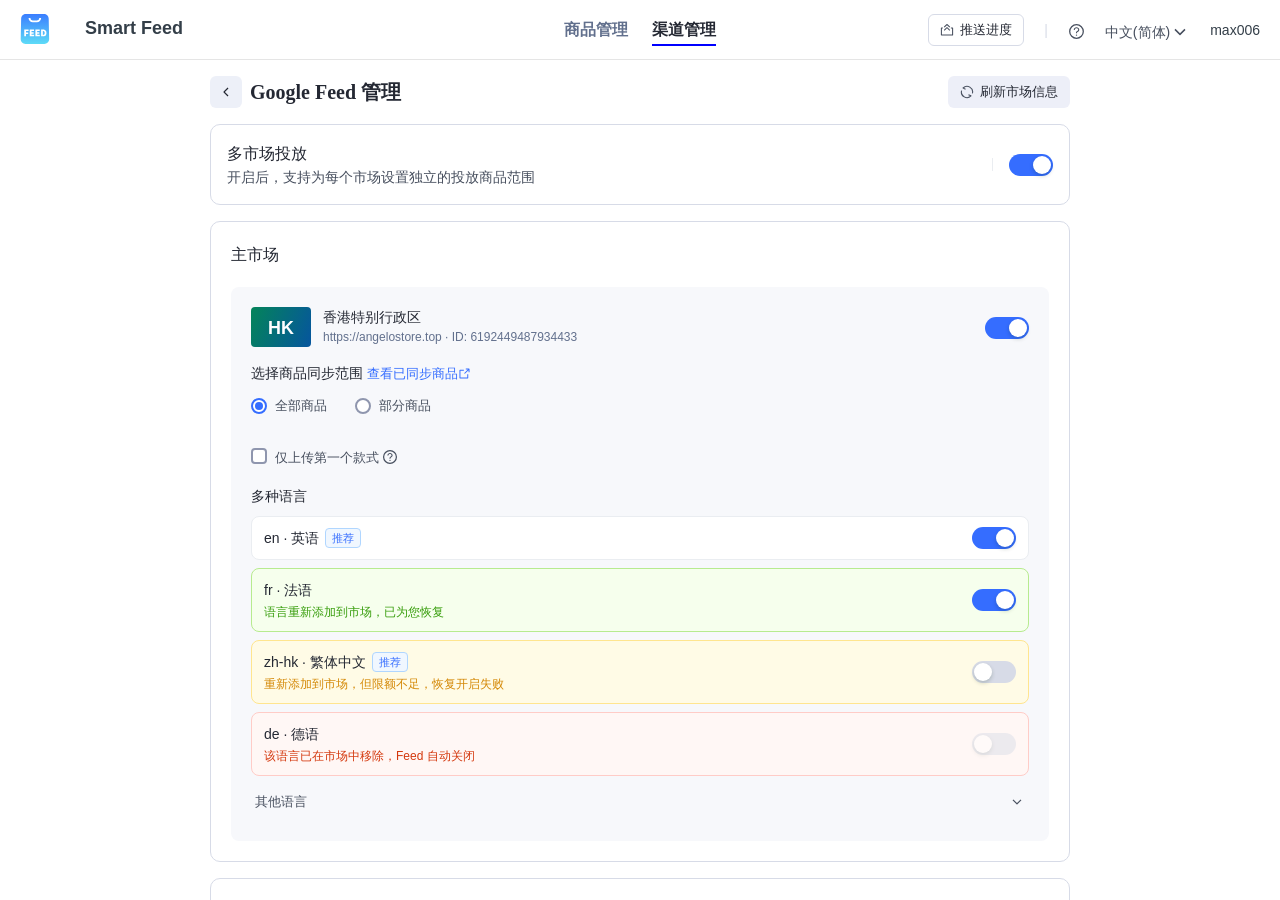
==== google_feed_country_language.html @ 84d83ea5 "Rename demo page to google_feed_country_language.html. Co-authored-by: Cursor <cursoragent@cursor.co" ====
<!DOCTYPE html>
<html lang="en" class="sl-admin-components-theme-default">
<head>
  <meta charset="UTF-8">
  <meta name="viewport" content="width=device-width,initial-scale=1">
  <title>Smart Feed · Demo 1 已开启国家修改语言</title>
  <link rel="stylesheet" href="assets/iconfont.css">
  <link rel="stylesheet" href="assets/index-94e674b4.css">
  <link rel="stylesheet" href="assets/index-4182d551.css">
  <link rel="stylesheet" href="assets/channel-de19d126.css">
  <link rel="stylesheet" href="assets/displayAttrs-53b00157.css">
  <link rel="stylesheet" href="assets/index-3c9815bd.css">
  <link rel="stylesheet" href="assets/index-f49a6c0f.css">
  <style>
    .demo-lang-select:hover { border-color: #d7dbe7 !important; background-color: #fff !important; }
    .demo-lang-select:focus { outline: none; border-color: #356dff !important; box-shadow: 0 0 0 2px rgba(53,109,255,.12); }
    #lang-modal, #feed-modal { display: none; }
    #lang-modal.open, #feed-modal.open { display: block; }
    #demo-toast { display:none; position:fixed; bottom:24px; left:50%; transform:translateX(-50%); z-index:1100; padding:10px 16px; background:#242833; color:#fff; border-radius:8px; font-size:14px; box-shadow:0 4px 12px rgba(0,0,0,.15); }
    #demo-toast.show { display:block; }
    .demo-feed-disabled { opacity: 0.55; pointer-events: none; }
    .demo-suggest-tag { display: inline-block; margin-left: 6px; padding: 0 6px; font-size: 11px; line-height: 18px; color: #356dff; background: #f0f7ff; border: 1px solid #b0d6ff; border-radius: 4px; vertical-align: middle; }
    .demo-langs { margin-top: 4px; }
    .demo-lang-row { display: flex; align-items: center; justify-content: space-between; padding: 10px 12px; background: #fff; border: 1px solid #eaedf1; border-radius: 8px; margin-bottom: 8px; }
    .demo-lang-row-left { display: flex; align-items: center; }
    .demo-lang-name { font-size: 14px; color: #242833; }
    .demo-lang-more-toggle { display: flex; align-items: center; justify-content: space-between; padding: 8px 4px; cursor: pointer; font-size: 13px; color: #474f5e; user-select: none; }
    .demo-lang-more-toggle:hover { color: #242833; }
    .demo-lang-more-arrow { transition: transform .2s; }
    .demo-lang-more.open .demo-lang-more-arrow { transform: rotate(180deg); }
    .demo-lang-more-list { padding-top: 4px; }
    .demo-lang-enabled-other:empty,
    .demo-lang-recommended:empty,
    .demo-lang-recommended-off:empty,
    .demo-lang-removed:empty { display: none; }
    .demo-lang-row.is-removed { background: #fff7f5; border-color: #ffccc7; }
    .demo-lang-row.is-restored { background: #f6ffed; border-color: #b7eb8f; }
    .demo-lang-row.is-quota-fail { background: #fffbe6; border-color: #ffe58f; }
    .demo-lang-row.is-removed .demo-lang-row-left,
    .demo-lang-row.is-restored .demo-lang-row-left,
    .demo-lang-row.is-quota-fail .demo-lang-row-left { flex-direction: column; align-items: flex-start; gap: 2px; }
    .demo-lang-removed-tip { font-size: 12px; line-height: 18px; color: #d4380d; }
    .demo-lang-restored-tip { font-size: 12px; line-height: 18px; color: #389e0d; }
    .demo-lang-quota-tip { font-size: 12px; line-height: 18px; color: #d48806; }
    .demo-lang-name-line { display: flex; align-items: center; }
    .demo-lang-row .ant-switch-disabled { opacity: 0.45; cursor: not-allowed; pointer-events: none; }
  </style>
</head>
<body>
<div id="root" class="root">
  <div class="_main_1nni3_47">
    <div class="_container_1nni3_58">
      <div class="_HeaderLayout_1nni3_1" id="loheader"><div class="ant-row _inner_1nni3_10"><div class="ant-col ant-col-9"><div class="_hitem_1nni3_29"><img src="assets/logo-273397cd.svg" alt="logo" height="30"><span class="_name_1nni3_23">Smart Feed</span></div></div><div class="ant-col ant-col-6 _menuBox_1nni3_13"><div class="_hitem_1nni3_29"><div><span class="_menuItem_1ipih_5" style="margin-right: 24px;">商品管理</span><span class="_menuItem_1ipih_5 _active_1ipih_1">渠道管理</span></div></div></div><div class="ant-col ant-col-9 _rightBox_1nni3_14"><div class="_hitem_1nni3_29"><button variant="secondary" type="button" class="ant-btn ant-btn-variant-secondary ant-btn-with-icon sl-btn" data-testid="atlas-button"><span class="anticon sl-btn-icon" data-testid="button_icon"><svg width="1em" height="1em" viewBox="0 0 20 20" fill="none" xmlns="http://www.w3.org/2000/svg" data-icon="SLIconPublish"><path d="m10 3.06 3.47 3.47 1.06-1.06-3.646-3.647a1.25 1.25 0 0 0-1.768 0L5.47 5.47l1.06 1.06L10 3.06Z" fill="#474F5E"></path><path d="M2 6.25a.75.75 0 0 0-.75.75v10c0 .414.336.75.75.75h16a.75.75 0 0 0 .75-.75V7a.75.75 0 0 0-.75-.75h-2.4a.1.1 0 0 0-.1.1v1.3a.1.1 0 0 0 .1.1h1.55a.1.1 0 0 1 .1.1v8.3a.1.1 0 0 1-.1.1H2.85a.1.1 0 0 1-.1-.1v-8.3a.1.1 0 0 1 .1-.1H3.9a.1.1 0 0 0 .1-.1v-1.3a.1.1 0 0 0-.1-.1H2Z" fill="#474F5E"></path><path d="M13.47 11.03 10 7.56l-3.47 3.47-1.06-1.06 3.646-3.647a1.25 1.25 0 0 1 1.768 0L14.53 9.97l-1.06 1.06Z" fill="#474F5E"></path></svg></span><span data-testid="button_label">推送进度</span></button><span class="_divider_1nni3_34">|</span><svg width="1em" height="1em" viewBox="0 0 20 20" fill="none" xmlns="http://www.w3.org/2000/svg" data-icon="SLIconQuestionCircle" class="_question_1nni3_37"><path d="M10.001 5c-.853 0-1.658.295-2.268.827-.634.555-.983 1.3-.983 2.099v.154c0 .09.073.163.163.163h.975c.09 0 .162-.073.162-.163v-.154c0-.896.876-1.626 1.951-1.626 1.075 0 1.95.73 1.95 1.626 0 .632-.446 1.21-1.14 1.477a2.271 2.271 0 0 0-1.462 2.15v.437c0 .09.073.162.162.162h.976c.089 0 .162-.073.162-.162v-.462a.981.981 0 0 1 .628-.91c1.199-.461 1.973-1.518 1.973-2.692.002-.799-.348-1.544-.981-2.099A3.426 3.426 0 0 0 10 5ZM9.426 14.84a.813.813 0 1 1 1.15-1.15.813.813 0 0 1-1.15 1.15Z" fill="#474F5E"></path><path d="M10 1.25a8.75 8.75 0 1 0 0 17.5 8.75 8.75 0 0 0 0-17.5ZM2.75 10a7.25 7.25 0 1 1 14.5 0 7.25 7.25 0 0 1-14.5 0Z" fill="#474F5E"></path></svg><span style="cursor: pointer; font-weight: 500;">中文(简体)<svg width="1em" height="1em" viewBox="0 0 20 20" fill="none" xmlns="http://www.w3.org/2000/svg" data-icon="SLIconDown" style="font-size: 20px; transform: translateY(5px);"><path d="m9.45 12.92-5-5 1.06-1.06 4.47 4.47 4.47-4.47 1.06 1.06-5 5a.75.75 0 0 1-1.06 0Z" fill="#474F5E"></path></svg></span><div class="_merchantName_1nni3_42">max006</div></div></div></div></div>
      <div class="_mainContentBody_1nni3_47">
        <div class="_outer_1e3mh_1"><div class="ant-spin-nested-loading"><div class="ant-spin-container"><div><div class="s-page-header s-page-header-secondary s-page-header-has-extra"><div class="s-page-header-content"><div class="s-page-header-title heading-l"><button type="button" class="ant-btn ant-btn-icon-only ant-btn-with-icon sl-btn-only-icon-middle sl-btn s-page-header-back" data-testid="atlas-button"><span class="anticon sl-btn-icon" data-testid="button_icon"><svg width="1em" height="1em" viewBox="0 0 20 20" xmlns="http://www.w3.org/2000/svg" fill="currentColor" data-icon="SLIconLeft" class="s-page-header-back-icon"><path d="m7.02 9.47 5-5 1.06 1.06L8.61 10l4.47 4.47-1.06 1.06-5-5a.75.75 0 0 1 0-1.06Z"></path></svg></span></button><div><div>Google Feed 管理</div></div></div></div><div class="s-page-header-extra"><button type="button" class="ant-btn ant-btn-with-icon sl-btn" data-testid="atlas-button"><span class="anticon sl-btn-icon" data-testid="button_icon"><svg width="1em" height="1em" viewBox="0 0 20 20" fill="none" xmlns="http://www.w3.org/2000/svg" data-icon="SLIconReload"><path d="M5.716 4.151a7.25 7.25 0 0 1 11.288 7.725l1.448.389A8.75 8.75 0 0 0 3.924 3.702a.849.849 0 0 0 .234 1.382L7.615 6.68l.63-1.362-2.53-1.168ZM2.997 8.123a7.25 7.25 0 0 0 11.374 7.662L11.78 14.69l.583-1.382 3.554 1.499c.546.23.704.95.27 1.383A8.75 8.75 0 0 1 1.549 7.736l1.448.387Z" fill="#474F5E"></path></svg></span><span data-testid="button_label">刷新市场信息</span></button></div></div><div class="_marketOuter_1gq0w_1"><div class="_innerOuter_1gq0w_7"><div><div style="font-size: 16px; color: rgb(36, 40, 51); font-weight: 500;">多市场投放</div><div>开启后，支持为每个市场设置独立的投放商品范围</div></div><div><div class="ant-divider ant-divider-vertical" role="separator" style="margin: 0px 16px;"></div><button type="button" role="switch" aria-checked="true" class="ant-switch ant-switch-checked"><div class="ant-switch-handle"></div><span class="ant-switch-inner"></span></button></div></div></div><div class="_marketGroup_zxfsj_1"><div><div class="_flex_7dzaq_7"><div class="_flex_7dzaq_7"><div class="_marketGroupName_7dzaq_1">主市场</div></div></div><div style="display: block; position: relative;"><div class="_container_1g0fz_1 _contianer_zxfsj_13" data-country="hk">
<div class="_outer_1g0fz_6" style="margin-bottom: 16px;">
  <div class="_titleLeft_1g0fz_16">
    <div class="_colorSquare_7pekx_1" style="width: 60px; height: 40px; background: linear-gradient(111.34deg, rgb(4, 132, 89) 0%, rgb(6, 85, 158) 100%); font-size: 180px; min-width: 60px;"><span>HK</span></div>
    <div style="margin-left: 12px;">
      <div style="line-height: 21px;"><span style="color: rgb(36, 40, 51); font-weight: 500;">香港特别行政区</span></div>
      <div style="font-size: 12px; color: rgb(98, 112, 141);">https://angelostore.top · ID: 6192449487934433</div>
    </div>
  </div>
  <div><button data-feed-switch data-market="hk" data-on="1" type="button" role="switch" aria-checked="true" class="ant-switch ant-switch-checked"><div class="ant-switch-handle"></div><span class="ant-switch-inner"></span></button></div>
</div>
<div><form class="ant-form ant-form-horizontal"><div class="_title_119u7_57 _titleMg_119u7_67">选择商品同步范围<a class="_link_119u7_74">查看已同步商品<svg width="1em" height="1em" viewBox="0 0 20 20" xmlns="http://www.w3.org/2000/svg" fill="currentColor" data-icon="SLIconRedirect" style="transform: translateY(2px);"><path d="M17 2.25h-5v1.5h3.19L9.47 9.47l1.06 1.06 5.72-5.72V8h1.5V3a.75.75 0 0 0-.75-.75Z"></path><path d="M15.75 17v-6h-1.5v5.25H3.75V5.75H9v-1.5H3a.75.75 0 0 0-.75.75v12c0 .414.336.75.75.75h12a.75.75 0 0 0 .75-.75Z"></path></svg></a></div><div class="ant-row ant-form-item"><div class="ant-col ant-form-item-control"><div class="ant-form-item-control-input"><div class="ant-form-item-control-input-content"><div class="s-radios-group s-radios-group-horizontal"><div class="s-radios-group-item"><label class="ant-radio-wrapper ant-radio-wrapper-experimental ant-radio-wrapper-checked sl-radio"><span class="ant-radio-rect ant-radio-rect-with-content"><span class="ant-radio ant-radio-checked"><input type="radio" class="ant-radio-input" value="" checked=""><span class="ant-radio-inner"></span></span></span><span class="ant-radio-content"><span><div class="s-internal-ellipsis-node"><div class="s-internal-ellipsis-node-content" data-max-line="2" data-ellipsis-position="end">全部商品</div></div></span></span></label></div><div class="s-radios-group-item"><label class="ant-radio-wrapper ant-radio-wrapper-experimental sl-radio"><span class="ant-radio-rect ant-radio-rect-with-content"><span class="ant-radio"><input type="radio" class="ant-radio-input" value=""><span class="ant-radio-inner"></span></span></span><span class="ant-radio-content"><span><div class="s-internal-ellipsis-node"><div class="s-internal-ellipsis-node-content" data-max-line="2" data-ellipsis-position="end">部分商品</div></div></span></span></label></div></div></div></div></div></div><label class="ant-checkbox-wrapper ant-checkbox-wrapper-experimental sl-checkbox" data-testid="atlas-checkbox" style="margin-top: 0px;"><div class="ant-checkbox-content"><span class="ant-checkbox-rect ant-checkbox-rect-with-content"><span class="ant-checkbox"><input id="firstSku-hk" type="checkbox" class="ant-checkbox-input" value=""><span class="ant-checkbox-inner"></span></span></span><span class="ant-checkbox-content-inner">仅上传第一个款式<svg width="1em" height="1em" viewBox="0 0 20 20" fill="none" xmlns="http://www.w3.org/2000/svg" data-icon="SLIconQuestionCircle" style="font-size: 16px; transform: translateY(3px); margin-left: 3px;"><path d="M10.001 5c-.853 0-1.658.295-2.268.827-.634.555-.983 1.3-.983 2.099v.154c0 .09.073.163.163.163h.975c.09 0 .162-.073.162-.163v-.154c0-.896.876-1.626 1.951-1.626 1.075 0 1.95.73 1.95 1.626 0 .632-.446 1.21-1.14 1.477a2.271 2.271 0 0 0-1.462 2.15v.437c0 .09.073.162.162.162h.976c.089 0 .162-.073.162-.162v-.462a.981.981 0 0 1 .628-.91c1.199-.461 1.973-1.518 1.973-2.692.002-.799-.348-1.544-.981-2.099A3.426 3.426 0 0 0 10 5ZM9.426 14.84a.813.813 0 1 1 1.15-1.15.813.813 0 0 1-1.15 1.15Z" fill="#474F5E"></path><path d="M10 1.25a8.75 8.75 0 1 0 0 17.5 8.75 8.75 0 0 0 0-17.5ZM2.75 10a7.25 7.25 0 1 1 14.5 0 7.25 7.25 0 0 1-14.5 0Z" fill="#474F5E"></path></svg></span></div></label></form><div class="demo-langs" data-langs-for="hk">
  <div class="_title_119u7_57" style="margin: 16px 0 10px;">多种语言</div>
  <div class="demo-lang-recommended"><div class="demo-lang-row" data-recommended="1">
  <div class="demo-lang-row-left"><span class="demo-lang-name">en · 英语</span><span class="demo-suggest-tag">推荐</span></div>
  <button data-lang-switch data-market="hk" data-lang="en" data-on="1" type="button" role="switch" aria-checked="true" class="ant-switch ant-switch-checked"><div class="ant-switch-handle"></div><span class="ant-switch-inner"></span></button>
</div><div class="demo-lang-row is-quota-fail" data-recommended="1" data-quota-fail="1">
  <div class="demo-lang-row-left">
    <span class="demo-lang-name-line"><span class="demo-lang-name">zh-hk · 繁体中文</span><span class="demo-suggest-tag">推荐</span></span>
    <span class="demo-lang-quota-tip">重新添加到市场，但限额不足，恢复开启失败</span>
  </div>
  <button data-lang-switch data-market="hk" data-lang="zh-hk" data-on="0" data-quota-fail="1" type="button" role="switch" aria-checked="false" class="ant-switch"><div class="ant-switch-handle"></div><span class="ant-switch-inner"></span></button>
</div></div>
  <div class="demo-lang-enabled-other"></div>
  <div class="demo-lang-recommended-off"></div>
  <div class="demo-lang-removed"></div>
  <div class="demo-lang-more">
    <div class="demo-lang-more-toggle" data-toggle-more>
      <span>其他语言</span>
      <svg class="demo-lang-more-arrow" width="16" height="16" viewBox="0 0 20 20" fill="none"><path d="m9.45 12.92-5-5 1.06-1.06 4.47 4.47 4.47-4.47 1.06 1.06-5 5a.75.75 0 0 1-1.06 0Z" fill="#474F5E"/></svg>
    </div>
    <div class="demo-lang-more-list" hidden><div class="demo-lang-row is-restored" data-restored="1">
  <div class="demo-lang-row-left">
    <span class="demo-lang-name">fr · 法语</span>
    <span class="demo-lang-restored-tip">语言重新添加到市场，已为您恢复</span>
  </div>
  <button data-lang-switch data-market="hk" data-lang="fr" data-on="1" type="button" role="switch" aria-checked="true" class="ant-switch ant-switch-checked"><div class="ant-switch-handle"></div><span class="ant-switch-inner"></span></button>
</div><div class="demo-lang-row is-removed" data-removed="1">
  <div class="demo-lang-row-left">
    <span class="demo-lang-name-line"><span class="demo-lang-name">de · 德语</span></span>
    <span class="demo-lang-removed-tip">该语言已在市场中移除，Feed 自动关闭</span>
  </div>
  <button data-lang-switch data-market="hk" data-lang="de" data-on="0" data-removed="1" disabled type="button" role="switch" aria-checked="false" class="ant-switch ant-switch-disabled"><div class="ant-switch-handle"></div><span class="ant-switch-inner"></span></button>
</div><div class="demo-lang-row">
  <div class="demo-lang-row-left"><span class="demo-lang-name">jp · 日语</span></div>
  <button data-lang-switch data-market="hk" data-lang="jp" data-on="0" type="button" role="switch" aria-checked="false" class="ant-switch"><div class="ant-switch-handle"></div><span class="ant-switch-inner"></span></button>
</div></div>
  </div>
</div></div>
</div></div></div></div><div class="_marketGroup_zxfsj_1"><div><div class="_flex_7dzaq_7"><div class="_flex_7dzaq_7"><div class="_marketGroupName_7dzaq_1">欧盟</div></div><svg width="1em" height="1em" viewBox="0 0 20 20" fill="none" xmlns="http://www.w3.org/2000/svg" data-icon="SLIconUp" class="_icon_7dzaq_11"><path d="m9.45 7.08-5 5 1.06 1.06 4.47-4.47 4.47 4.47 1.06-1.06-5-5a.75.75 0 0 0-1.06 0Z" fill="#474F5E"></path></svg></div><div style="display: block; position: relative;"><div class="_container_1g0fz_1 _contianer_zxfsj_13" data-country="fr">
<div class="_outer_1g0fz_6" style="margin-bottom: 16px;">
  <div class="_titleLeft_1g0fz_16">
    <div class="_colorSquare_7pekx_1" style="width: 60px; height: 40px; background: linear-gradient(111.34deg, rgb(4, 132, 89) 0%, rgb(6, 85, 158) 100%); font-size: 180px; min-width: 60px;"><span>FR</span></div>
    <div style="margin-left: 12px;">
      <div style="line-height: 21px;"><span style="color: rgb(36, 40, 51); font-weight: 500;">法国</span></div>
      <div style="font-size: 12px; color: rgb(98, 112, 141);">https://angelostore.top/fr-eur · ID: 13510798882831580</div>
    </div>
  </div>
  <div><button data-feed-switch data-market="fr" data-on="1" type="button" role="switch" aria-checked="true" class="ant-switch ant-switch-checked"><div class="ant-switch-handle"></div><span class="ant-switch-inner"></span></button></div>
</div>
<div><form class="ant-form ant-form-horizontal"><div class="_title_119u7_57 _titleMg_119u7_67">选择商品同步范围<a class="_link_119u7_74">查看已同步商品<svg width="1em" height="1em" viewBox="0 0 20 20" xmlns="http://www.w3.org/2000/svg" fill="currentColor" data-icon="SLIconRedirect" style="transform: translateY(2px);"><path d="M17 2.25h-5v1.5h3.19L9.47 9.47l1.06 1.06 5.72-5.72V8h1.5V3a.75.75 0 0 0-.75-.75Z"></path><path d="M15.75 17v-6h-1.5v5.25H3.75V5.75H9v-1.5H3a.75.75 0 0 0-.75.75v12c0 .414.336.75.75.75h12a.75.75 0 0 0 .75-.75Z"></path></svg></a></div><div class="ant-row ant-form-item"><div class="ant-col ant-form-item-control"><div class="ant-form-item-control-input"><div class="ant-form-item-control-input-content"><div class="s-radios-group s-radios-group-horizontal"><div class="s-radios-group-item"><label class="ant-radio-wrapper ant-radio-wrapper-experimental ant-radio-wrapper-checked sl-radio"><span class="ant-radio-rect ant-radio-rect-with-content"><span class="ant-radio ant-radio-checked"><input type="radio" class="ant-radio-input" value="" checked=""><span class="ant-radio-inner"></span></span></span><span class="ant-radio-content"><span><div class="s-internal-ellipsis-node"><div class="s-internal-ellipsis-node-content" data-max-line="2" data-ellipsis-position="end">全部商品</div></div></span></span></label></div><div class="s-radios-group-item"><label class="ant-radio-wrapper ant-radio-wrapper-experimental sl-radio"><span class="ant-radio-rect ant-radio-rect-with-content"><span class="ant-radio"><input type="radio" class="ant-radio-input" value=""><span class="ant-radio-inner"></span></span></span><span class="ant-radio-content"><span><div class="s-internal-ellipsis-node"><div class="s-internal-ellipsis-node-content" data-max-line="2" data-ellipsis-position="end">部分商品</div></div></span></span></label></div></div></div></div></div></div><label class="ant-checkbox-wrapper ant-checkbox-wrapper-experimental sl-checkbox" data-testid="atlas-checkbox" style="margin-top: 0px;"><div class="ant-checkbox-content"><span class="ant-checkbox-rect ant-checkbox-rect-with-content"><span class="ant-checkbox"><input id="firstSku-fr" type="checkbox" class="ant-checkbox-input" value=""><span class="ant-checkbox-inner"></span></span></span><span class="ant-checkbox-content-inner">仅上传第一个款式<svg width="1em" height="1em" viewBox="0 0 20 20" fill="none" xmlns="http://www.w3.org/2000/svg" data-icon="SLIconQuestionCircle" style="font-size: 16px; transform: translateY(3px); margin-left: 3px;"><path d="M10.001 5c-.853 0-1.658.295-2.268.827-.634.555-.983 1.3-.983 2.099v.154c0 .09.073.163.163.163h.975c.09 0 .162-.073.162-.163v-.154c0-.896.876-1.626 1.951-1.626 1.075 0 1.95.73 1.95 1.626 0 .632-.446 1.21-1.14 1.477a2.271 2.271 0 0 0-1.462 2.15v.437c0 .09.073.162.162.162h.976c.089 0 .162-.073.162-.162v-.462a.981.981 0 0 1 .628-.91c1.199-.461 1.973-1.518 1.973-2.692.002-.799-.348-1.544-.981-2.099A3.426 3.426 0 0 0 10 5ZM9.426 14.84a.813.813 0 1 1 1.15-1.15.813.813 0 0 1-1.15 1.15Z" fill="#474F5E"></path><path d="M10 1.25a8.75 8.75 0 1 0 0 17.5 8.75 8.75 0 0 0 0-17.5ZM2.75 10a7.25 7.25 0 1 1 14.5 0 7.25 7.25 0 0 1-14.5 0Z" fill="#474F5E"></path></svg></span></div></label></form><div class="demo-langs" data-langs-for="fr">
  <div class="_title_119u7_57" style="margin: 16px 0 10px;">多种语言</div>
  <div class="demo-lang-recommended"><div class="demo-lang-row" data-recommended="1">
  <div class="demo-lang-row-left"><span class="demo-lang-name">fr · 法语</span><span class="demo-suggest-tag">推荐</span></div>
  <button data-lang-switch data-market="fr" data-lang="fr" data-on="1" type="button" role="switch" aria-checked="true" class="ant-switch ant-switch-checked"><div class="ant-switch-handle"></div><span class="ant-switch-inner"></span></button>
</div></div>
  <div class="demo-lang-enabled-other"></div>
  <div class="demo-lang-recommended-off"></div>
  <div class="demo-lang-removed"></div>
  <div class="demo-lang-more">
    <div class="demo-lang-more-toggle" data-toggle-more>
      <span>其他语言</span>
      <svg class="demo-lang-more-arrow" width="16" height="16" viewBox="0 0 20 20" fill="none"><path d="m9.45 12.92-5-5 1.06-1.06 4.47 4.47 4.47-4.47 1.06 1.06-5 5a.75.75 0 0 1-1.06 0Z" fill="#474F5E"/></svg>
    </div>
    <div class="demo-lang-more-list" hidden><div class="demo-lang-row">
  <div class="demo-lang-row-left"><span class="demo-lang-name">en · 英语</span></div>
  <button data-lang-switch data-market="fr" data-lang="en" data-on="0" type="button" role="switch" aria-checked="false" class="ant-switch"><div class="ant-switch-handle"></div><span class="ant-switch-inner"></span></button>
</div><div class="demo-lang-row">
  <div class="demo-lang-row-left"><span class="demo-lang-name">de · 德语</span></div>
  <button data-lang-switch data-market="fr" data-lang="de" data-on="0" type="button" role="switch" aria-checked="false" class="ant-switch"><div class="ant-switch-handle"></div><span class="ant-switch-inner"></span></button>
</div><div class="demo-lang-row">
  <div class="demo-lang-row-left"><span class="demo-lang-name">jp · 日语</span></div>
  <button data-lang-switch data-market="fr" data-lang="jp" data-on="0" type="button" role="switch" aria-checked="false" class="ant-switch"><div class="ant-switch-handle"></div><span class="ant-switch-inner"></span></button>
</div></div>
  </div>
</div></div>
</div><div class="_container_1g0fz_1 _contianer_zxfsj_13" data-country="ch">
<div class="_outer_1g0fz_6" style="margin-bottom: 16px;">
  <div class="_titleLeft_1g0fz_16">
    <div class="_colorSquare_7pekx_1" style="width: 60px; height: 40px; background: linear-gradient(111.34deg, rgb(209, 47, 61) 0%, rgb(148, 6, 151) 92.71%); font-size: 180px; min-width: 60px;"><span>CH</span></div>
    <div style="margin-left: 12px;">
      <div style="line-height: 21px;"><span style="color: rgb(36, 40, 51); font-weight: 500;">瑞士</span></div>
      <div style="font-size: 12px; color: rgb(98, 112, 141);">https://angelostore.top/ch</div>
    </div>
  </div>
  <div><button data-feed-switch data-market="ch" data-on="1" type="button" role="switch" aria-checked="true" class="ant-switch ant-switch-checked"><div class="ant-switch-handle"></div><span class="ant-switch-inner"></span></button></div>
</div>
<div><form class="ant-form ant-form-horizontal"><div class="_title_119u7_57 _titleMg_119u7_67">选择商品同步范围<a class="_link_119u7_74">查看已同步商品<svg width="1em" height="1em" viewBox="0 0 20 20" xmlns="http://www.w3.org/2000/svg" fill="currentColor" data-icon="SLIconRedirect" style="transform: translateY(2px);"><path d="M17 2.25h-5v1.5h3.19L9.47 9.47l1.06 1.06 5.72-5.72V8h1.5V3a.75.75 0 0 0-.75-.75Z"></path><path d="M15.75 17v-6h-1.5v5.25H3.75V5.75H9v-1.5H3a.75.75 0 0 0-.75.75v12c0 .414.336.75.75.75h12a.75.75 0 0 0 .75-.75Z"></path></svg></a></div><div class="ant-row ant-form-item"><div class="ant-col ant-form-item-control"><div class="ant-form-item-control-input"><div class="ant-form-item-control-input-content"><div class="s-radios-group s-radios-group-horizontal"><div class="s-radios-group-item"><label class="ant-radio-wrapper ant-radio-wrapper-experimental ant-radio-wrapper-checked sl-radio"><span class="ant-radio-rect ant-radio-rect-with-content"><span class="ant-radio ant-radio-checked"><input type="radio" class="ant-radio-input" value="" checked=""><span class="ant-radio-inner"></span></span></span><span class="ant-radio-content"><span><div class="s-internal-ellipsis-node"><div class="s-internal-ellipsis-node-content" data-max-line="2" data-ellipsis-position="end">全部商品</div></div></span></span></label></div><div class="s-radios-group-item"><label class="ant-radio-wrapper ant-radio-wrapper-experimental sl-radio"><span class="ant-radio-rect ant-radio-rect-with-content"><span class="ant-radio"><input type="radio" class="ant-radio-input" value=""><span class="ant-radio-inner"></span></span></span><span class="ant-radio-content"><span><div class="s-internal-ellipsis-node"><div class="s-internal-ellipsis-node-content" data-max-line="2" data-ellipsis-position="end">部分商品</div></div></span></span></label></div></div></div></div></div></div><label class="ant-checkbox-wrapper ant-checkbox-wrapper-experimental sl-checkbox" data-testid="atlas-checkbox" style="margin-top: 0px;"><div class="ant-checkbox-content"><span class="ant-checkbox-rect ant-checkbox-rect-with-content"><span class="ant-checkbox"><input id="firstSku-ch" type="checkbox" class="ant-checkbox-input" value=""><span class="ant-checkbox-inner"></span></span></span><span class="ant-checkbox-content-inner">仅上传第一个款式<svg width="1em" height="1em" viewBox="0 0 20 20" fill="none" xmlns="http://www.w3.org/2000/svg" data-icon="SLIconQuestionCircle" style="font-size: 16px; transform: translateY(3px); margin-left: 3px;"><path d="M10.001 5c-.853 0-1.658.295-2.268.827-.634.555-.983 1.3-.983 2.099v.154c0 .09.073.163.163.163h.975c.09 0 .162-.073.162-.163v-.154c0-.896.876-1.626 1.951-1.626 1.075 0 1.95.73 1.95 1.626 0 .632-.446 1.21-1.14 1.477a2.271 2.271 0 0 0-1.462 2.15v.437c0 .09.073.162.162.162h.976c.089 0 .162-.073.162-.162v-.462a.981.981 0 0 1 .628-.91c1.199-.461 1.973-1.518 1.973-2.692.002-.799-.348-1.544-.981-2.099A3.426 3.426 0 0 0 10 5ZM9.426 14.84a.813.813 0 1 1 1.15-1.15.813.813 0 0 1-1.15 1.15Z" fill="#474F5E"></path><path d="M10 1.25a8.75 8.75 0 1 0 0 17.5 8.75 8.75 0 0 0 0-17.5ZM2.75 10a7.25 7.25 0 1 1 14.5 0 7.25 7.25 0 0 1-14.5 0Z" fill="#474F5E"></path></svg></span></div></label></form><div class="demo-langs" data-langs-for="ch">
  <div class="_title_119u7_57" style="margin: 16px 0 10px;">多种语言</div>
  <div class="demo-lang-recommended"><div class="demo-lang-row" data-recommended="1">
  <div class="demo-lang-row-left"><span class="demo-lang-name">en · 英语</span><span class="demo-suggest-tag">推荐</span></div>
  <button data-lang-switch data-market="ch" data-lang="en" data-on="1" type="button" role="switch" aria-checked="true" class="ant-switch ant-switch-checked"><div class="ant-switch-handle"></div><span class="ant-switch-inner"></span></button>
</div><div class="demo-lang-row" data-recommended="1">
  <div class="demo-lang-row-left"><span class="demo-lang-name">de · 德语</span><span class="demo-suggest-tag">推荐</span></div>
  <button data-lang-switch data-market="ch" data-lang="de" data-on="1" type="button" role="switch" aria-checked="true" class="ant-switch ant-switch-checked"><div class="ant-switch-handle"></div><span class="ant-switch-inner"></span></button>
</div></div>
  <div class="demo-lang-enabled-other"></div>
  <div class="demo-lang-recommended-off"></div>
  <div class="demo-lang-removed"></div>
  <div class="demo-lang-more">
    <div class="demo-lang-more-toggle" data-toggle-more>
      <span>其他语言</span>
      <svg class="demo-lang-more-arrow" width="16" height="16" viewBox="0 0 20 20" fill="none"><path d="m9.45 12.92-5-5 1.06-1.06 4.47 4.47 4.47-4.47 1.06 1.06-5 5a.75.75 0 0 1-1.06 0Z" fill="#474F5E"/></svg>
    </div>
    <div class="demo-lang-more-list" hidden><div class="demo-lang-row">
  <div class="demo-lang-row-left"><span class="demo-lang-name">fr · 法语</span></div>
  <button data-lang-switch data-market="ch" data-lang="fr" data-on="1" type="button" role="switch" aria-checked="true" class="ant-switch ant-switch-checked"><div class="ant-switch-handle"></div><span class="ant-switch-inner"></span></button>
</div><div class="demo-lang-row">
  <div class="demo-lang-row-left"><span class="demo-lang-name">jp · 日语</span></div>
  <button data-lang-switch data-market="ch" data-lang="jp" data-on="0" type="button" role="switch" aria-checked="false" class="ant-switch"><div class="ant-switch-handle"></div><span class="ant-switch-inner"></span></button>
</div></div>
  </div>
</div></div>
</div></div></div></div></div></div></div></div></div>
      </div>
    </div>
  </div>
</div>

<div id="lang-modal">
  <div class="ant-modal-root">
    <div class="ant-modal-mask"></div>
    <div tabindex="-1" class="ant-modal-wrap" role="dialog">
      <div role="document" class="ant-modal css-1pi45l5" style="width: 480px;">
        <div class="ant-modal-content">
          <button type="button" aria-label="Close" class="ant-modal-close" id="modal-close-x">
            <span class="ant-modal-close-x"><span role="img" class="anticon anticon-close ant-modal-close-icon"><svg viewBox="64 64 896 896" focusable="false" width="1em" height="1em" fill="currentColor"><path d="M563.8 512l262.5-312.9c4.7-5.6 3.8-14-.9-18.5-5.1-4.3-12.7-3.7-17 1.3L512 460.9 249.5 181.4c-4.3-5-11.9-5.6-17-1.3-4.7 4.9-5.6 13.1-.9 18.5L460.9 512 198.4 824.9c-4.7 5.6-3.8 14 .9 18.5 5.1 4.3 12.7 3.7 17-1.3L512 563.1l262.5 312.9c4.3 5 11.9 5.6 17 1.3 4.7-4.9 5.6-13.1.9-18.5L563.8 512z"></path></svg></span></span>
          </button>
          <div class="ant-modal-header"><div class="ant-modal-title">关闭语言 Feed</div></div>
          <div class="ant-modal-body"><p id="modal-desc" style="margin:0;line-height:22px;color:#474f5e;"></p></div>
          <div class="ant-modal-footer">
            <button type="button" class="ant-btn ant-btn-default sl-btn" id="btn-cancel"><span>取消</span></button>
            <button type="button" class="ant-btn ant-btn-primary sl-btn" id="btn-delete"><span>删除并关闭</span></button>
          </div>
        </div>
      </div>
    </div>
  </div>
</div>
<div id="feed-modal">
  <div class="ant-modal-root">
    <div class="ant-modal-mask"></div>
    <div tabindex="-1" class="ant-modal-wrap" role="dialog">
      <div role="document" class="ant-modal css-1pi45l5" style="width: 480px;">
        <div class="ant-modal-content">
          <button type="button" aria-label="Close" class="ant-modal-close" id="feed-modal-close-x">
            <span class="ant-modal-close-x"><span role="img" class="anticon anticon-close ant-modal-close-icon"><svg viewBox="64 64 896 896" focusable="false" width="1em" height="1em" fill="currentColor"><path d="M563.8 512l262.5-312.9c4.7-5.6 3.8-14-.9-18.5-5.1-4.3-12.7-3.7-17 1.3L512 460.9 249.5 181.4c-4.3-5-11.9-5.6-17-1.3-4.7 4.9-5.6 13.1-.9 18.5L460.9 512 198.4 824.9c-4.7 5.6-3.8 14 .9 18.5 5.1 4.3 12.7 3.7 17-1.3L512 563.1l262.5 312.9c4.3 5 11.9 5.6 17 1.3 4.7-4.9 5.6-13.1.9-18.5L563.8 512z"></path></svg></span></span>
          </button>
          <div class="ant-modal-header"><div class="ant-modal-title">关闭 Feed</div></div>
          <div class="ant-modal-body"><p id="feed-modal-desc" style="margin:0;line-height:22px;color:#474f5e;"></p></div>
          <div class="ant-modal-footer">
            <button type="button" class="ant-btn ant-btn-default sl-btn" id="feed-btn-cancel"><span>取消</span></button>
            <button type="button" class="ant-btn ant-btn-primary sl-btn" id="feed-btn-confirm"><span>确认继续</span></button>
          </div>
        </div>
      </div>
    </div>
  </div>
</div>
<div id="demo-toast"></div>
<script>
const LANG_LABELS = { en: "英语 (en)", fr: "法语 (fr)", de: "德语 (de)", jp: "日语 (jp)", "zh-hk": "繁体中文 (zh-hk)" };
const COUNTRY_NAMES = { hk: "香港特别行政区", fr: "法国", ch: "瑞士" };
const pending = { btn: null, market: null, lang: null };
const pendingFeed = { btn: null, market: null };
const modal = document.getElementById("lang-modal");
const modalDesc = document.getElementById("modal-desc");
const feedModal = document.getElementById("feed-modal");
const feedModalDesc = document.getElementById("feed-modal-desc");
const toast = document.getElementById("demo-toast");

function showToast(msg) {
  toast.textContent = msg;
  toast.classList.add("show");
  clearTimeout(window.__toastTimer);
  window.__toastTimer = setTimeout(() => toast.classList.remove("show"), 2200);
}
function setSwitch(btn, on) {
  btn.dataset.on = on ? "1" : "0";
  btn.setAttribute("aria-checked", on ? "true" : "false");
  btn.classList.toggle("ant-switch-checked", on);
  layoutLangs(btn.closest(".demo-langs"));
}
function isOn(row) {
  return row.querySelector("[data-lang-switch]")?.dataset.on === "1";
}
function layoutLangs(root) {
  if (!root) return;
  const recBox = root.querySelector(".demo-lang-recommended");
  const enabledOther = root.querySelector(".demo-lang-enabled-other");
  const removedBox = root.querySelector(".demo-lang-removed");
  const recOffBox = root.querySelector(".demo-lang-recommended-off");
  const moreWrap = root.querySelector(".demo-lang-more");
  const moreList = root.querySelector(".demo-lang-more-list");
  const rows = [...root.querySelectorAll(".demo-lang-row")];
  const recOn = [];
  const recOff = [];
  const otherOn = [];
  const otherOff = [];
  const removed = [];
  rows.forEach((row) => {
    if (row.hasAttribute("data-removed")) {
      removed.push(row);
      return;
    }
    const rec = row.hasAttribute("data-recommended");
    const on = isOn(row);
    if (rec && on) recOn.push(row);
    else if (rec) recOff.push(row);
    else if (on) otherOn.push(row);
    else otherOff.push(row);
  });
  recOn.forEach((row) => recBox.appendChild(row));
  otherOn.forEach((row) => enabledOther.appendChild(row));
  recOff.forEach((row) => recOffBox.appendChild(row));
  if (removedBox) removed.forEach((row) => removedBox.appendChild(row));
  otherOff.forEach((row) => moreList.appendChild(row));
  moreWrap.style.display = otherOff.length ? "" : "none";
  if (!otherOff.length) {
    moreWrap.classList.remove("open");
    moreList.hidden = true;
  }
}
function openOffModal(btn) {
  pending.btn = btn;
  pending.market = btn.dataset.market;
  pending.lang = btn.dataset.lang;
  const country = COUNTRY_NAMES[pending.market] || pending.market;
  modalDesc.innerHTML =
    `即将关闭 <strong>${country}</strong> 的 <strong>${LANG_LABELS[pending.lang]}</strong> Feed。<br><br>` +
    `是否删除该语言的 Feed 以及对应的商品？<br>` +
    `<span style="color:#7a8499;font-size:12px;">删除后，该语言 Feed 及已同步商品将无法恢复。</span>`;
  modal.classList.add("open");
}
function closeModal(revert) {
  modal.classList.remove("open");
  if (revert && pending.btn) setSwitch(pending.btn, true);
  pending.btn = pending.market = pending.lang = null;
}

document.querySelectorAll("[data-lang-switch]").forEach((btn) => {
  btn.addEventListener("click", (e) => {
    e.preventDefault();
    e.stopPropagation();
    if (btn.disabled || btn.dataset.removed === "1") return;
    if (btn.dataset.quotaFail === "1") {
      showToast("限额不足，恢复开启失败");
      return;
    }
    const on = btn.dataset.on === "1";
    if (on) openOffModal(btn);
    else {
      setSwitch(btn, true);
      const country = COUNTRY_NAMES[btn.dataset.market] || btn.dataset.market;
      showToast(`已为 ${country} 开启 ${LANG_LABELS[btn.dataset.lang]} Feed`);
    }
  });
});
document.querySelectorAll("[data-toggle-more]").forEach((el) => {
  el.addEventListener("click", () => {
    const wrap = el.closest(".demo-lang-more");
    const list = wrap.querySelector(".demo-lang-more-list");
    wrap.classList.toggle("open");
    list.hidden = !wrap.classList.contains("open");
  });
});
document.getElementById("btn-cancel").onclick = () => closeModal(true);
document.getElementById("modal-close-x").onclick = () => closeModal(true);
document.querySelector("#lang-modal .ant-modal-mask").onclick = () => closeModal(true);
document.getElementById("btn-delete").onclick = () => {
  setSwitch(pending.btn, false);
  const country = COUNTRY_NAMES[pending.market] || pending.market;
  showToast(`已关闭 ${LANG_LABELS[pending.lang]}，该语言 Feed 及对应商品已删除`);
  closeModal(false);
};
document.querySelectorAll(".demo-langs").forEach(layoutLangs);

function feedBody(btn) {
  return btn.closest("[data-country]")?.querySelector("form")?.parentElement;
}
function setFeedSwitch(btn, on) {
  btn.dataset.on = on ? "1" : "0";
  btn.setAttribute("aria-checked", on ? "true" : "false");
  btn.classList.toggle("ant-switch-checked", on);
  feedBody(btn)?.classList.toggle("demo-feed-disabled", !on);
}
function openFeedOffModal(btn) {
  pendingFeed.btn = btn;
  pendingFeed.market = btn.dataset.market;
  const country = COUNTRY_NAMES[pendingFeed.market] || pendingFeed.market;
  feedModalDesc.innerHTML =
    `即将关闭 <strong>${country}</strong> 的 Feed。<br><br>` +
    `关闭 Feed 会停止更新商品，并且把这个 Feed 的商品从 GMC 删除，确认继续吗？`;
  feedModal.classList.add("open");
}
function closeFeedModal() {
  feedModal.classList.remove("open");
  pendingFeed.btn = pendingFeed.market = null;
}
document.querySelectorAll("[data-feed-switch]").forEach((btn) => {
  btn.addEventListener("click", (e) => {
    e.preventDefault();
    e.stopPropagation();
    if (btn.dataset.on === "1") openFeedOffModal(btn);
    else {
      setFeedSwitch(btn, true);
      const country = COUNTRY_NAMES[btn.dataset.market] || btn.dataset.market;
      showToast(`已重新开启 ${country} 的 Feed`);
    }
  });
});
document.getElementById("feed-btn-cancel").onclick = closeFeedModal;
document.getElementById("feed-modal-close-x").onclick = closeFeedModal;
document.querySelector("#feed-modal .ant-modal-mask").onclick = closeFeedModal;
document.getElementById("feed-btn-confirm").onclick = () => {
  setFeedSwitch(pendingFeed.btn, false);
  const country = COUNTRY_NAMES[pendingFeed.market] || pendingFeed.market;
  showToast(`已关闭 ${country} 的 Feed，已停止更新并从 GMC 删除对应商品`);
  closeFeedModal();
};
</script>
</body>
</html>
---- assets/iconfont.css ----
@font-face {
  font-family: iconfont; /* Project id 3190970 */
  src: url('iconfont.woff2?t=1667200239186') format('woff2'), url('iconfont.woff?t=1667200239186') format('woff'),
    url('iconfont.ttf?t=1667200239186') format('truetype');
}

.iconfont {
  font-family: iconfont !important;
  font-size: 16px;
  font-style: normal;
  -webkit-font-smoothing: antialiased;
  -moz-osx-font-smoothing: grayscale;
}

.icon-list::before {
  content: '\e787';
}

.icon-person::before {
  content: '\e609';
}

.icon-sms::before {
  content: '\e608';
}

.icon-email::before {
  content: '\e607';
}

.icon-del1::before {
  content: '\e606';
}

.icon-del::before {
  content: '\e605';
}

.icon-edit::before {
  content: '\e604';
}

.icon-close::before {
  content: '\e613';
}

.icon-search::before {
  content: '\e612';
}

.icon-question::before {
  content: '\e611';
}

.icon-filter::before {
  content: '\e601';
}

.icon-sms-old::before {
  content: '\e603';
}

.icon-email-old::before {
  content: '\e7de';
}

.icon-detail::before {
  content: '\e602';
}

.icon-arrow-right::before {
  content: '\e600';
}

.icon-export::before {
  content: '\e677';
}

.icon-jump::before {
  content: '\e62f';
}
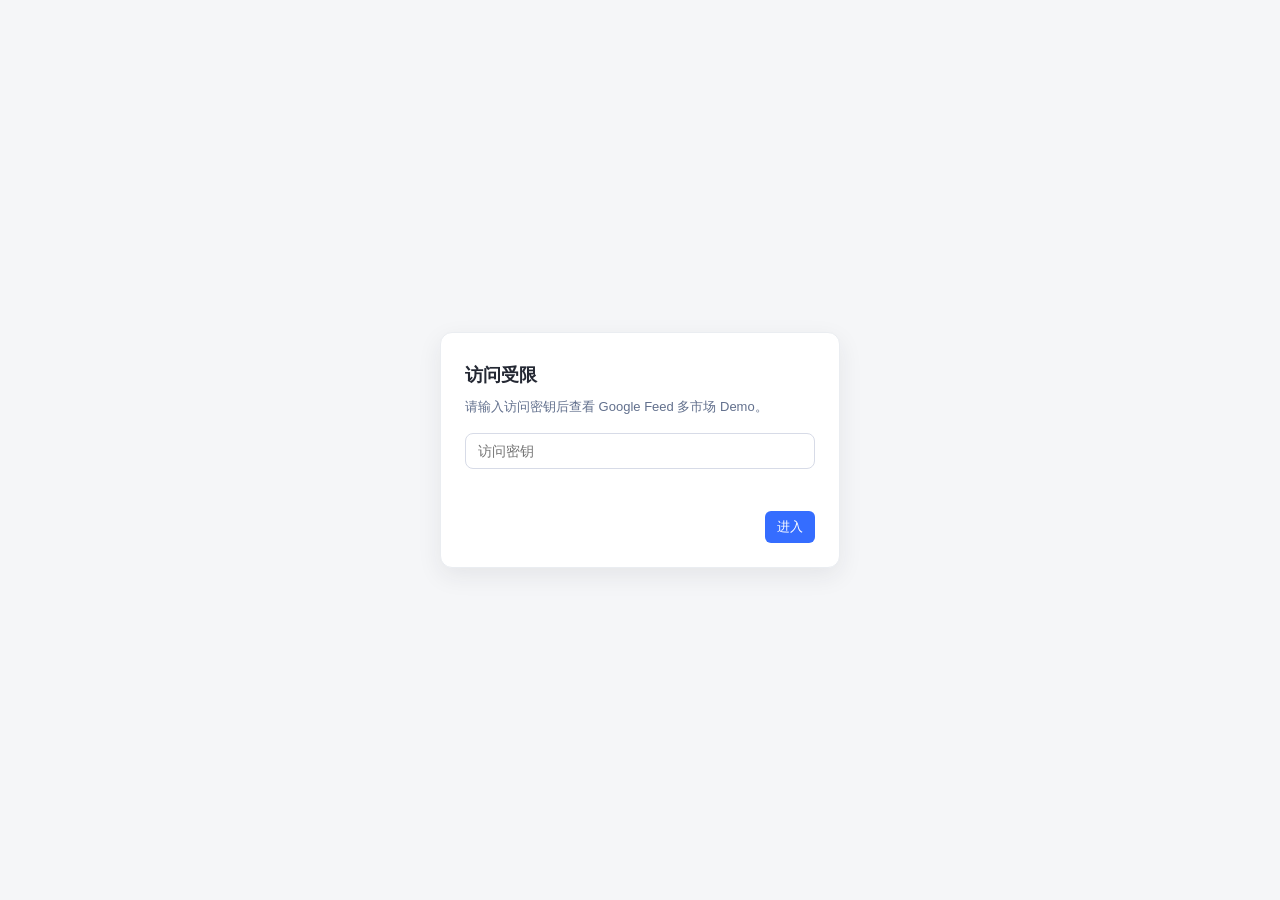
==== commit 0e710af5: "Add an access key gate before the hosted demo." ====
--- a/google_feed_country_language.html
+++ b/google_feed_country_language.html
@@ -44,9 +44,62 @@
     .demo-lang-quota-tip { font-size: 12px; line-height: 18px; color: #d48806; }
     .demo-lang-name-line { display: flex; align-items: center; }
     .demo-lang-row .ant-switch-disabled { opacity: 0.45; cursor: not-allowed; pointer-events: none; }
+    html:not(.is-unlocked) #root { display: none !important; }
+    #demo-gate { position: fixed; inset: 0; z-index: 4000; display: flex; align-items: center; justify-content: center; background: #f5f6f8; }
+    html.is-unlocked #demo-gate { display: none; }
+    .demo-gate-card { width: 400px; max-width: calc(100vw - 32px); background: #fff; border: 1px solid #eaedf1; border-radius: 12px; padding: 28px 24px 24px; box-shadow: 0 8px 24px rgba(36,40,51,.08); }
+    .demo-gate-card h1 { margin: 0 0 8px; font-size: 18px; font-weight: 600; color: #242833; }
+    .demo-gate-card p { margin: 0 0 16px; font-size: 13px; line-height: 20px; color: #62708d; }
+    .demo-gate-card input { width: 100%; height: 36px; padding: 0 12px; border: 1px solid #d7dbe7; border-radius: 8px; font-size: 14px; color: #242833; box-sizing: border-box; }
+    .demo-gate-card input:focus { outline: none; border-color: #356dff; box-shadow: 0 0 0 2px rgba(53,109,255,.12); }
+    .demo-gate-actions { display: flex; justify-content: flex-end; margin-top: 16px; }
+    .demo-gate-error { margin: 8px 0 0; font-size: 12px; color: #d4380d; min-height: 18px; }
   </style>
+  <script>
+  (function () {
+    const KEY_HASH = "5369f7a0ad77d6c2c037d556d91e730a7b6adc2ad5bc5ef96d6471cd00a606a4";
+    const STORAGE = "feedDemoAccess";
+    async function sha256(text) {
+      const buf = await crypto.subtle.digest("SHA-256", new TextEncoder().encode(text));
+      return [...new Uint8Array(buf)].map((b) => b.toString(16).padStart(2, "0")).join("");
+    }
+    async function matches(key) {
+      if (!key) return false;
+      return (await sha256(key.trim())) === KEY_HASH;
+    }
+    async function unlock(key) {
+      if (!(await matches(key))) return false;
+      sessionStorage.setItem(STORAGE, "1");
+      document.documentElement.classList.add("is-unlocked");
+      const url = new URL(location.href);
+      if (url.searchParams.has("key")) {
+        url.searchParams.delete("key");
+        history.replaceState({}, "", url.pathname + url.search + url.hash);
+      }
+      return true;
+    }
+    window.__feedDemoUnlock = unlock;
+    const fromUrl = new URLSearchParams(location.search).get("key");
+    if (sessionStorage.getItem(STORAGE) === "1") {
+      document.documentElement.classList.add("is-unlocked");
+    } else if (fromUrl) {
+      unlock(fromUrl);
+    }
+  })();
+  </script>
 </head>
 <body>
+<div id="demo-gate">
+  <div class="demo-gate-card">
+    <h1>访问受限</h1>
+    <p>请输入访问密钥后查看 Google Feed 多市场 Demo。</p>
+    <input id="demo-gate-input" type="password" placeholder="访问密钥" autocomplete="current-password">
+    <div class="demo-gate-error" id="demo-gate-error"></div>
+    <div class="demo-gate-actions">
+      <button type="button" class="ant-btn ant-btn-primary sl-btn" id="demo-gate-submit"><span>进入</span></button>
+    </div>
+  </div>
+</div>
 <div id="root" class="root">
   <div class="_main_1nni3_47">
     <div class="_container_1nni3_58">
@@ -382,6 +435,21 @@
   showToast(`已关闭 ${country} 的 Feed，已停止更新并从 GMC 删除对应商品`);
   closeFeedModal();
 };
+(function bindGate() {
+  const input = document.getElementById("demo-gate-input");
+  const err = document.getElementById("demo-gate-error");
+  const submit = document.getElementById("demo-gate-submit");
+  if (!input || !submit) return;
+  async function tryUnlock() {
+    err.textContent = "";
+    const ok = await window.__feedDemoUnlock(input.value);
+    if (!ok) err.textContent = "密钥不正确";
+  }
+  submit.onclick = tryUnlock;
+  input.addEventListener("keydown", (e) => {
+    if (e.key === "Enter") tryUnlock();
+  });
+})();
 </script>
 </body>
 </html>
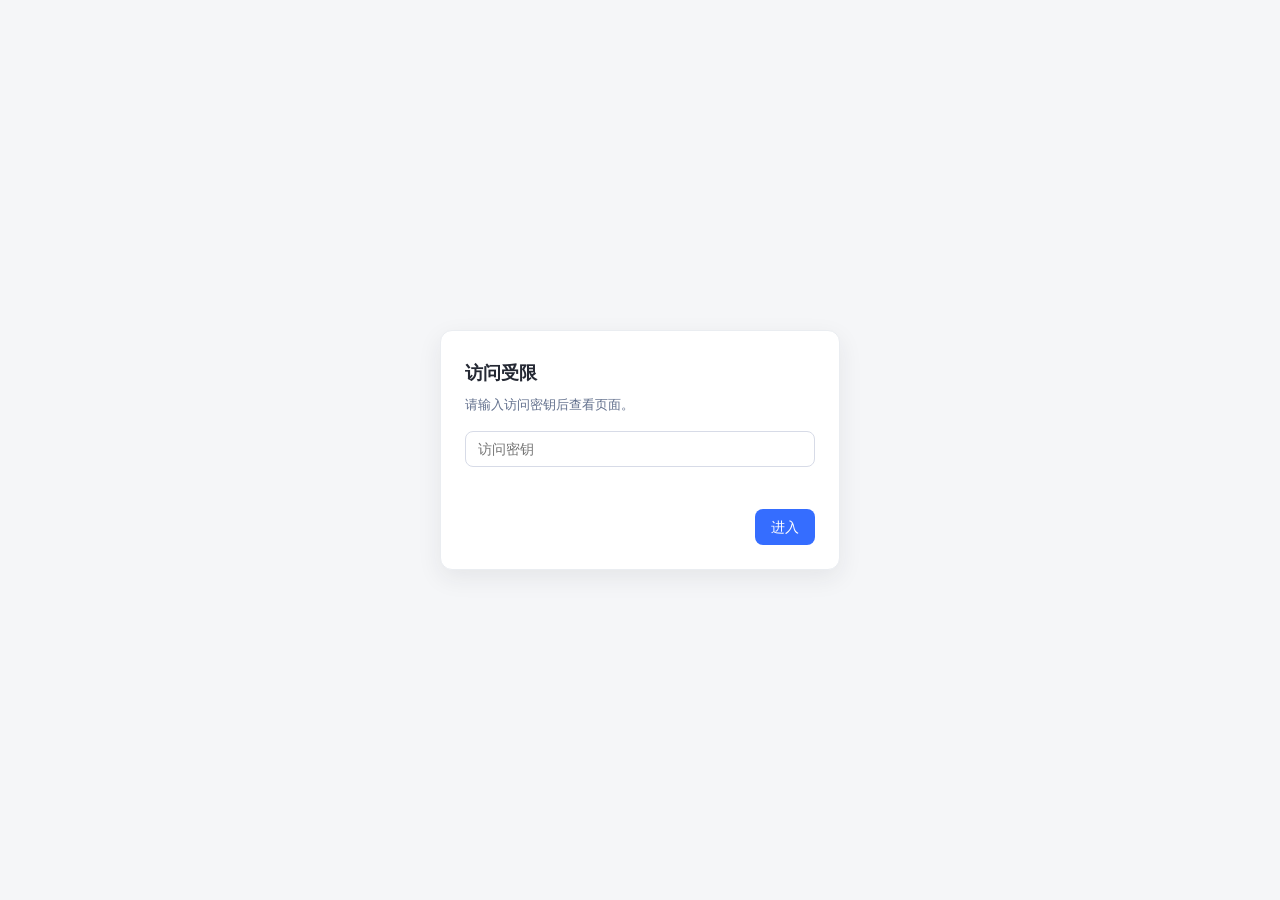
==== commit 194c47d0: "Remove country-level Feed switches from the hosted demo." ====
--- a/google_feed_country_language.html
+++ b/google_feed_country_language.html
@@ -14,11 +14,10 @@
   <style>
     .demo-lang-select:hover { border-color: #d7dbe7 !important; background-color: #fff !important; }
     .demo-lang-select:focus { outline: none; border-color: #356dff !important; box-shadow: 0 0 0 2px rgba(53,109,255,.12); }
-    #lang-modal, #feed-modal { display: none; }
-    #lang-modal.open, #feed-modal.open { display: block; }
+    #lang-modal { display: none; }
+    #lang-modal.open { display: block; }
     #demo-toast { display:none; position:fixed; bottom:24px; left:50%; transform:translateX(-50%); z-index:1100; padding:10px 16px; background:#242833; color:#fff; border-radius:8px; font-size:14px; box-shadow:0 4px 12px rgba(0,0,0,.15); }
     #demo-toast.show { display:block; }
-    .demo-feed-disabled { opacity: 0.55; pointer-events: none; }
     .demo-suggest-tag { display: inline-block; margin-left: 6px; padding: 0 6px; font-size: 11px; line-height: 18px; color: #356dff; background: #f0f7ff; border: 1px solid #b0d6ff; border-radius: 4px; vertical-align: middle; }
     .demo-langs { margin-top: 4px; }
     .demo-lang-row { display: flex; align-items: center; justify-content: space-between; padding: 10px 12px; background: #fff; border: 1px solid #eaedf1; border-radius: 8px; margin-bottom: 8px; }
@@ -44,17 +43,21 @@
     .demo-lang-quota-tip { font-size: 12px; line-height: 18px; color: #d48806; }
     .demo-lang-name-line { display: flex; align-items: center; }
     .demo-lang-row .ant-switch-disabled { opacity: 0.45; cursor: not-allowed; pointer-events: none; }
-    html:not(.is-unlocked) #root { display: none !important; }
+  </style>
+<style>
+html:not(.is-unlocked) body > *:not(#demo-gate) { display: none !important; }
     #demo-gate { position: fixed; inset: 0; z-index: 4000; display: flex; align-items: center; justify-content: center; background: #f5f6f8; }
     html.is-unlocked #demo-gate { display: none; }
-    .demo-gate-card { width: 400px; max-width: calc(100vw - 32px); background: #fff; border: 1px solid #eaedf1; border-radius: 12px; padding: 28px 24px 24px; box-shadow: 0 8px 24px rgba(36,40,51,.08); }
+    .demo-gate-card { width: 400px; max-width: calc(100vw - 32px); background: #fff; border: 1px solid #eaedf1; border-radius: 12px; padding: 28px 24px 24px; box-shadow: 0 8px 24px rgba(36,40,51,.08); font-family: ui-sans-serif, system-ui, "PingFang SC", "Hiragino Sans GB", "Microsoft YaHei", sans-serif; }
     .demo-gate-card h1 { margin: 0 0 8px; font-size: 18px; font-weight: 600; color: #242833; }
     .demo-gate-card p { margin: 0 0 16px; font-size: 13px; line-height: 20px; color: #62708d; }
     .demo-gate-card input { width: 100%; height: 36px; padding: 0 12px; border: 1px solid #d7dbe7; border-radius: 8px; font-size: 14px; color: #242833; box-sizing: border-box; }
     .demo-gate-card input:focus { outline: none; border-color: #356dff; box-shadow: 0 0 0 2px rgba(53,109,255,.12); }
     .demo-gate-actions { display: flex; justify-content: flex-end; margin-top: 16px; }
     .demo-gate-error { margin: 8px 0 0; font-size: 12px; color: #d4380d; min-height: 18px; }
-  </style>
+    .demo-gate-actions button { height: 36px; padding: 0 16px; border: 0; border-radius: 8px; background: #356dff; color: #fff; font-size: 14px; cursor: pointer; }
+</style>
+
   <script>
   (function () {
     const KEY_HASH = "5369f7a0ad77d6c2c037d556d91e730a7b6adc2ad5bc5ef96d6471cd00a606a4";
@@ -92,11 +95,11 @@
 <div id="demo-gate">
   <div class="demo-gate-card">
     <h1>访问受限</h1>
-    <p>请输入访问密钥后查看 Google Feed 多市场 Demo。</p>
+    <p>请输入访问密钥后查看页面。</p>
     <input id="demo-gate-input" type="password" placeholder="访问密钥" autocomplete="current-password">
     <div class="demo-gate-error" id="demo-gate-error"></div>
     <div class="demo-gate-actions">
-      <button type="button" class="ant-btn ant-btn-primary sl-btn" id="demo-gate-submit"><span>进入</span></button>
+      <button type="button" id="demo-gate-submit">进入</button>
     </div>
   </div>
 </div>
@@ -114,7 +117,6 @@
       <div style="font-size: 12px; color: rgb(98, 112, 141);">https://angelostore.top · ID: 6192449487934433</div>
     </div>
   </div>
-  <div><button data-feed-switch data-market="hk" data-on="1" type="button" role="switch" aria-checked="true" class="ant-switch ant-switch-checked"><div class="ant-switch-handle"></div><span class="ant-switch-inner"></span></button></div>
 </div>
 <div><form class="ant-form ant-form-horizontal"><div class="_title_119u7_57 _titleMg_119u7_67">选择商品同步范围<a class="_link_119u7_74">查看已同步商品<svg width="1em" height="1em" viewBox="0 0 20 20" xmlns="http://www.w3.org/2000/svg" fill="currentColor" data-icon="SLIconRedirect" style="transform: translateY(2px);"><path d="M17 2.25h-5v1.5h3.19L9.47 9.47l1.06 1.06 5.72-5.72V8h1.5V3a.75.75 0 0 0-.75-.75Z"></path><path d="M15.75 17v-6h-1.5v5.25H3.75V5.75H9v-1.5H3a.75.75 0 0 0-.75.75v12c0 .414.336.75.75.75h12a.75.75 0 0 0 .75-.75Z"></path></svg></a></div><div class="ant-row ant-form-item"><div class="ant-col ant-form-item-control"><div class="ant-form-item-control-input"><div class="ant-form-item-control-input-content"><div class="s-radios-group s-radios-group-horizontal"><div class="s-radios-group-item"><label class="ant-radio-wrapper ant-radio-wrapper-experimental ant-radio-wrapper-checked sl-radio"><span class="ant-radio-rect ant-radio-rect-with-content"><span class="ant-radio ant-radio-checked"><input type="radio" class="ant-radio-input" value="" checked=""><span class="ant-radio-inner"></span></span></span><span class="ant-radio-content"><span><div class="s-internal-ellipsis-node"><div class="s-internal-ellipsis-node-content" data-max-line="2" data-ellipsis-position="end">全部商品</div></div></span></span></label></div><div class="s-radios-group-item"><label class="ant-radio-wrapper ant-radio-wrapper-experimental sl-radio"><span class="ant-radio-rect ant-radio-rect-with-content"><span class="ant-radio"><input type="radio" class="ant-radio-input" value=""><span class="ant-radio-inner"></span></span></span><span class="ant-radio-content"><span><div class="s-internal-ellipsis-node"><div class="s-internal-ellipsis-node-content" data-max-line="2" data-ellipsis-position="end">部分商品</div></div></span></span></label></div></div></div></div></div></div><label class="ant-checkbox-wrapper ant-checkbox-wrapper-experimental sl-checkbox" data-testid="atlas-checkbox" style="margin-top: 0px;"><div class="ant-checkbox-content"><span class="ant-checkbox-rect ant-checkbox-rect-with-content"><span class="ant-checkbox"><input id="firstSku-hk" type="checkbox" class="ant-checkbox-input" value=""><span class="ant-checkbox-inner"></span></span></span><span class="ant-checkbox-content-inner">仅上传第一个款式<svg width="1em" height="1em" viewBox="0 0 20 20" fill="none" xmlns="http://www.w3.org/2000/svg" data-icon="SLIconQuestionCircle" style="font-size: 16px; transform: translateY(3px); margin-left: 3px;"><path d="M10.001 5c-.853 0-1.658.295-2.268.827-.634.555-.983 1.3-.983 2.099v.154c0 .09.073.163.163.163h.975c.09 0 .162-.073.162-.163v-.154c0-.896.876-1.626 1.951-1.626 1.075 0 1.95.73 1.95 1.626 0 .632-.446 1.21-1.14 1.477a2.271 2.271 0 0 0-1.462 2.15v.437c0 .09.073.162.162.162h.976c.089 0 .162-.073.162-.162v-.462a.981.981 0 0 1 .628-.91c1.199-.461 1.973-1.518 1.973-2.692.002-.799-.348-1.544-.981-2.099A3.426 3.426 0 0 0 10 5ZM9.426 14.84a.813.813 0 1 1 1.15-1.15.813.813 0 0 1-1.15 1.15Z" fill="#474F5E"></path><path d="M10 1.25a8.75 8.75 0 1 0 0 17.5 8.75 8.75 0 0 0 0-17.5ZM2.75 10a7.25 7.25 0 1 1 14.5 0 7.25 7.25 0 0 1-14.5 0Z" fill="#474F5E"></path></svg></span></div></label></form><div class="demo-langs" data-langs-for="hk">
   <div class="_title_119u7_57" style="margin: 16px 0 10px;">多种语言</div>
@@ -163,7 +165,6 @@
       <div style="font-size: 12px; color: rgb(98, 112, 141);">https://angelostore.top/fr-eur · ID: 13510798882831580</div>
     </div>
   </div>
-  <div><button data-feed-switch data-market="fr" data-on="1" type="button" role="switch" aria-checked="true" class="ant-switch ant-switch-checked"><div class="ant-switch-handle"></div><span class="ant-switch-inner"></span></button></div>
 </div>
 <div><form class="ant-form ant-form-horizontal"><div class="_title_119u7_57 _titleMg_119u7_67">选择商品同步范围<a class="_link_119u7_74">查看已同步商品<svg width="1em" height="1em" viewBox="0 0 20 20" xmlns="http://www.w3.org/2000/svg" fill="currentColor" data-icon="SLIconRedirect" style="transform: translateY(2px);"><path d="M17 2.25h-5v1.5h3.19L9.47 9.47l1.06 1.06 5.72-5.72V8h1.5V3a.75.75 0 0 0-.75-.75Z"></path><path d="M15.75 17v-6h-1.5v5.25H3.75V5.75H9v-1.5H3a.75.75 0 0 0-.75.75v12c0 .414.336.75.75.75h12a.75.75 0 0 0 .75-.75Z"></path></svg></a></div><div class="ant-row ant-form-item"><div class="ant-col ant-form-item-control"><div class="ant-form-item-control-input"><div class="ant-form-item-control-input-content"><div class="s-radios-group s-radios-group-horizontal"><div class="s-radios-group-item"><label class="ant-radio-wrapper ant-radio-wrapper-experimental ant-radio-wrapper-checked sl-radio"><span class="ant-radio-rect ant-radio-rect-with-content"><span class="ant-radio ant-radio-checked"><input type="radio" class="ant-radio-input" value="" checked=""><span class="ant-radio-inner"></span></span></span><span class="ant-radio-content"><span><div class="s-internal-ellipsis-node"><div class="s-internal-ellipsis-node-content" data-max-line="2" data-ellipsis-position="end">全部商品</div></div></span></span></label></div><div class="s-radios-group-item"><label class="ant-radio-wrapper ant-radio-wrapper-experimental sl-radio"><span class="ant-radio-rect ant-radio-rect-with-content"><span class="ant-radio"><input type="radio" class="ant-radio-input" value=""><span class="ant-radio-inner"></span></span></span><span class="ant-radio-content"><span><div class="s-internal-ellipsis-node"><div class="s-internal-ellipsis-node-content" data-max-line="2" data-ellipsis-position="end">部分商品</div></div></span></span></label></div></div></div></div></div></div><label class="ant-checkbox-wrapper ant-checkbox-wrapper-experimental sl-checkbox" data-testid="atlas-checkbox" style="margin-top: 0px;"><div class="ant-checkbox-content"><span class="ant-checkbox-rect ant-checkbox-rect-with-content"><span class="ant-checkbox"><input id="firstSku-fr" type="checkbox" class="ant-checkbox-input" value=""><span class="ant-checkbox-inner"></span></span></span><span class="ant-checkbox-content-inner">仅上传第一个款式<svg width="1em" height="1em" viewBox="0 0 20 20" fill="none" xmlns="http://www.w3.org/2000/svg" data-icon="SLIconQuestionCircle" style="font-size: 16px; transform: translateY(3px); margin-left: 3px;"><path d="M10.001 5c-.853 0-1.658.295-2.268.827-.634.555-.983 1.3-.983 2.099v.154c0 .09.073.163.163.163h.975c.09 0 .162-.073.162-.163v-.154c0-.896.876-1.626 1.951-1.626 1.075 0 1.95.73 1.95 1.626 0 .632-.446 1.21-1.14 1.477a2.271 2.271 0 0 0-1.462 2.15v.437c0 .09.073.162.162.162h.976c.089 0 .162-.073.162-.162v-.462a.981.981 0 0 1 .628-.91c1.199-.461 1.973-1.518 1.973-2.692.002-.799-.348-1.544-.981-2.099A3.426 3.426 0 0 0 10 5ZM9.426 14.84a.813.813 0 1 1 1.15-1.15.813.813 0 0 1-1.15 1.15Z" fill="#474F5E"></path><path d="M10 1.25a8.75 8.75 0 1 0 0 17.5 8.75 8.75 0 0 0 0-17.5ZM2.75 10a7.25 7.25 0 1 1 14.5 0 7.25 7.25 0 0 1-14.5 0Z" fill="#474F5E"></path></svg></span></div></label></form><div class="demo-langs" data-langs-for="fr">
   <div class="_title_119u7_57" style="margin: 16px 0 10px;">多种语言</div>
@@ -200,7 +201,6 @@
       <div style="font-size: 12px; color: rgb(98, 112, 141);">https://angelostore.top/ch</div>
     </div>
   </div>
-  <div><button data-feed-switch data-market="ch" data-on="1" type="button" role="switch" aria-checked="true" class="ant-switch ant-switch-checked"><div class="ant-switch-handle"></div><span class="ant-switch-inner"></span></button></div>
 </div>
 <div><form class="ant-form ant-form-horizontal"><div class="_title_119u7_57 _titleMg_119u7_67">选择商品同步范围<a class="_link_119u7_74">查看已同步商品<svg width="1em" height="1em" viewBox="0 0 20 20" xmlns="http://www.w3.org/2000/svg" fill="currentColor" data-icon="SLIconRedirect" style="transform: translateY(2px);"><path d="M17 2.25h-5v1.5h3.19L9.47 9.47l1.06 1.06 5.72-5.72V8h1.5V3a.75.75 0 0 0-.75-.75Z"></path><path d="M15.75 17v-6h-1.5v5.25H3.75V5.75H9v-1.5H3a.75.75 0 0 0-.75.75v12c0 .414.336.75.75.75h12a.75.75 0 0 0 .75-.75Z"></path></svg></a></div><div class="ant-row ant-form-item"><div class="ant-col ant-form-item-control"><div class="ant-form-item-control-input"><div class="ant-form-item-control-input-content"><div class="s-radios-group s-radios-group-horizontal"><div class="s-radios-group-item"><label class="ant-radio-wrapper ant-radio-wrapper-experimental ant-radio-wrapper-checked sl-radio"><span class="ant-radio-rect ant-radio-rect-with-content"><span class="ant-radio ant-radio-checked"><input type="radio" class="ant-radio-input" value="" checked=""><span class="ant-radio-inner"></span></span></span><span class="ant-radio-content"><span><div class="s-internal-ellipsis-node"><div class="s-internal-ellipsis-node-content" data-max-line="2" data-ellipsis-position="end">全部商品</div></div></span></span></label></div><div class="s-radios-group-item"><label class="ant-radio-wrapper ant-radio-wrapper-experimental sl-radio"><span class="ant-radio-rect ant-radio-rect-with-content"><span class="ant-radio"><input type="radio" class="ant-radio-input" value=""><span class="ant-radio-inner"></span></span></span><span class="ant-radio-content"><span><div class="s-internal-ellipsis-node"><div class="s-internal-ellipsis-node-content" data-max-line="2" data-ellipsis-position="end">部分商品</div></div></span></span></label></div></div></div></div></div></div><label class="ant-checkbox-wrapper ant-checkbox-wrapper-experimental sl-checkbox" data-testid="atlas-checkbox" style="margin-top: 0px;"><div class="ant-checkbox-content"><span class="ant-checkbox-rect ant-checkbox-rect-with-content"><span class="ant-checkbox"><input id="firstSku-ch" type="checkbox" class="ant-checkbox-input" value=""><span class="ant-checkbox-inner"></span></span></span><span class="ant-checkbox-content-inner">仅上传第一个款式<svg width="1em" height="1em" viewBox="0 0 20 20" fill="none" xmlns="http://www.w3.org/2000/svg" data-icon="SLIconQuestionCircle" style="font-size: 16px; transform: translateY(3px); margin-left: 3px;"><path d="M10.001 5c-.853 0-1.658.295-2.268.827-.634.555-.983 1.3-.983 2.099v.154c0 .09.073.163.163.163h.975c.09 0 .162-.073.162-.163v-.154c0-.896.876-1.626 1.951-1.626 1.075 0 1.95.73 1.95 1.626 0 .632-.446 1.21-1.14 1.477a2.271 2.271 0 0 0-1.462 2.15v.437c0 .09.073.162.162.162h.976c.089 0 .162-.073.162-.162v-.462a.981.981 0 0 1 .628-.91c1.199-.461 1.973-1.518 1.973-2.692.002-.799-.348-1.544-.981-2.099A3.426 3.426 0 0 0 10 5ZM9.426 14.84a.813.813 0 1 1 1.15-1.15.813.813 0 0 1-1.15 1.15Z" fill="#474F5E"></path><path d="M10 1.25a8.75 8.75 0 1 0 0 17.5 8.75 8.75 0 0 0 0-17.5ZM2.75 10a7.25 7.25 0 1 1 14.5 0 7.25 7.25 0 0 1-14.5 0Z" fill="#474F5E"></path></svg></span></div></label></form><div class="demo-langs" data-langs-for="ch">
   <div class="_title_119u7_57" style="margin: 16px 0 10px;">多种语言</div>
@@ -254,36 +254,13 @@
     </div>
   </div>
 </div>
-<div id="feed-modal">
-  <div class="ant-modal-root">
-    <div class="ant-modal-mask"></div>
-    <div tabindex="-1" class="ant-modal-wrap" role="dialog">
-      <div role="document" class="ant-modal css-1pi45l5" style="width: 480px;">
-        <div class="ant-modal-content">
-          <button type="button" aria-label="Close" class="ant-modal-close" id="feed-modal-close-x">
-            <span class="ant-modal-close-x"><span role="img" class="anticon anticon-close ant-modal-close-icon"><svg viewBox="64 64 896 896" focusable="false" width="1em" height="1em" fill="currentColor"><path d="M563.8 512l262.5-312.9c4.7-5.6 3.8-14-.9-18.5-5.1-4.3-12.7-3.7-17 1.3L512 460.9 249.5 181.4c-4.3-5-11.9-5.6-17-1.3-4.7 4.9-5.6 13.1-.9 18.5L460.9 512 198.4 824.9c-4.7 5.6-3.8 14 .9 18.5 5.1 4.3 12.7 3.7 17-1.3L512 563.1l262.5 312.9c4.3 5 11.9 5.6 17 1.3 4.7-4.9 5.6-13.1.9-18.5L563.8 512z"></path></svg></span></span>
-          </button>
-          <div class="ant-modal-header"><div class="ant-modal-title">关闭 Feed</div></div>
-          <div class="ant-modal-body"><p id="feed-modal-desc" style="margin:0;line-height:22px;color:#474f5e;"></p></div>
-          <div class="ant-modal-footer">
-            <button type="button" class="ant-btn ant-btn-default sl-btn" id="feed-btn-cancel"><span>取消</span></button>
-            <button type="button" class="ant-btn ant-btn-primary sl-btn" id="feed-btn-confirm"><span>确认继续</span></button>
-          </div>
-        </div>
-      </div>
-    </div>
-  </div>
-</div>
 <div id="demo-toast"></div>
 <script>
 const LANG_LABELS = { en: "英语 (en)", fr: "法语 (fr)", de: "德语 (de)", jp: "日语 (jp)", "zh-hk": "繁体中文 (zh-hk)" };
 const COUNTRY_NAMES = { hk: "香港特别行政区", fr: "法国", ch: "瑞士" };
 const pending = { btn: null, market: null, lang: null };
-const pendingFeed = { btn: null, market: null };
 const modal = document.getElementById("lang-modal");
 const modalDesc = document.getElementById("modal-desc");
-const feedModal = document.getElementById("feed-modal");
-const feedModalDesc = document.getElementById("feed-modal-desc");
 const toast = document.getElementById("demo-toast");
 
 function showToast(msg) {
@@ -391,50 +368,8 @@
   closeModal(false);
 };
 document.querySelectorAll(".demo-langs").forEach(layoutLangs);
-
-function feedBody(btn) {
-  return btn.closest("[data-country]")?.querySelector("form")?.parentElement;
-}
-function setFeedSwitch(btn, on) {
-  btn.dataset.on = on ? "1" : "0";
-  btn.setAttribute("aria-checked", on ? "true" : "false");
-  btn.classList.toggle("ant-switch-checked", on);
-  feedBody(btn)?.classList.toggle("demo-feed-disabled", !on);
-}
-function openFeedOffModal(btn) {
-  pendingFeed.btn = btn;
-  pendingFeed.market = btn.dataset.market;
-  const country = COUNTRY_NAMES[pendingFeed.market] || pendingFeed.market;
-  feedModalDesc.innerHTML =
-    `即将关闭 <strong>${country}</strong> 的 Feed。<br><br>` +
-    `关闭 Feed 会停止更新商品，并且把这个 Feed 的商品从 GMC 删除，确认继续吗？`;
-  feedModal.classList.add("open");
-}
-function closeFeedModal() {
-  feedModal.classList.remove("open");
-  pendingFeed.btn = pendingFeed.market = null;
-}
-document.querySelectorAll("[data-feed-switch]").forEach((btn) => {
-  btn.addEventListener("click", (e) => {
-    e.preventDefault();
-    e.stopPropagation();
-    if (btn.dataset.on === "1") openFeedOffModal(btn);
-    else {
-      setFeedSwitch(btn, true);
-      const country = COUNTRY_NAMES[btn.dataset.market] || btn.dataset.market;
-      showToast(`已重新开启 ${country} 的 Feed`);
-    }
-  });
-});
-document.getElementById("feed-btn-cancel").onclick = closeFeedModal;
-document.getElementById("feed-modal-close-x").onclick = closeFeedModal;
-document.querySelector("#feed-modal .ant-modal-mask").onclick = closeFeedModal;
-document.getElementById("feed-btn-confirm").onclick = () => {
-  setFeedSwitch(pendingFeed.btn, false);
-  const country = COUNTRY_NAMES[pendingFeed.market] || pendingFeed.market;
-  showToast(`已关闭 ${country} 的 Feed，已停止更新并从 GMC 删除对应商品`);
-  closeFeedModal();
-};
+</script>
+<script>
 (function bindGate() {
   const input = document.getElementById("demo-gate-input");
   const err = document.getElementById("demo-gate-error");
